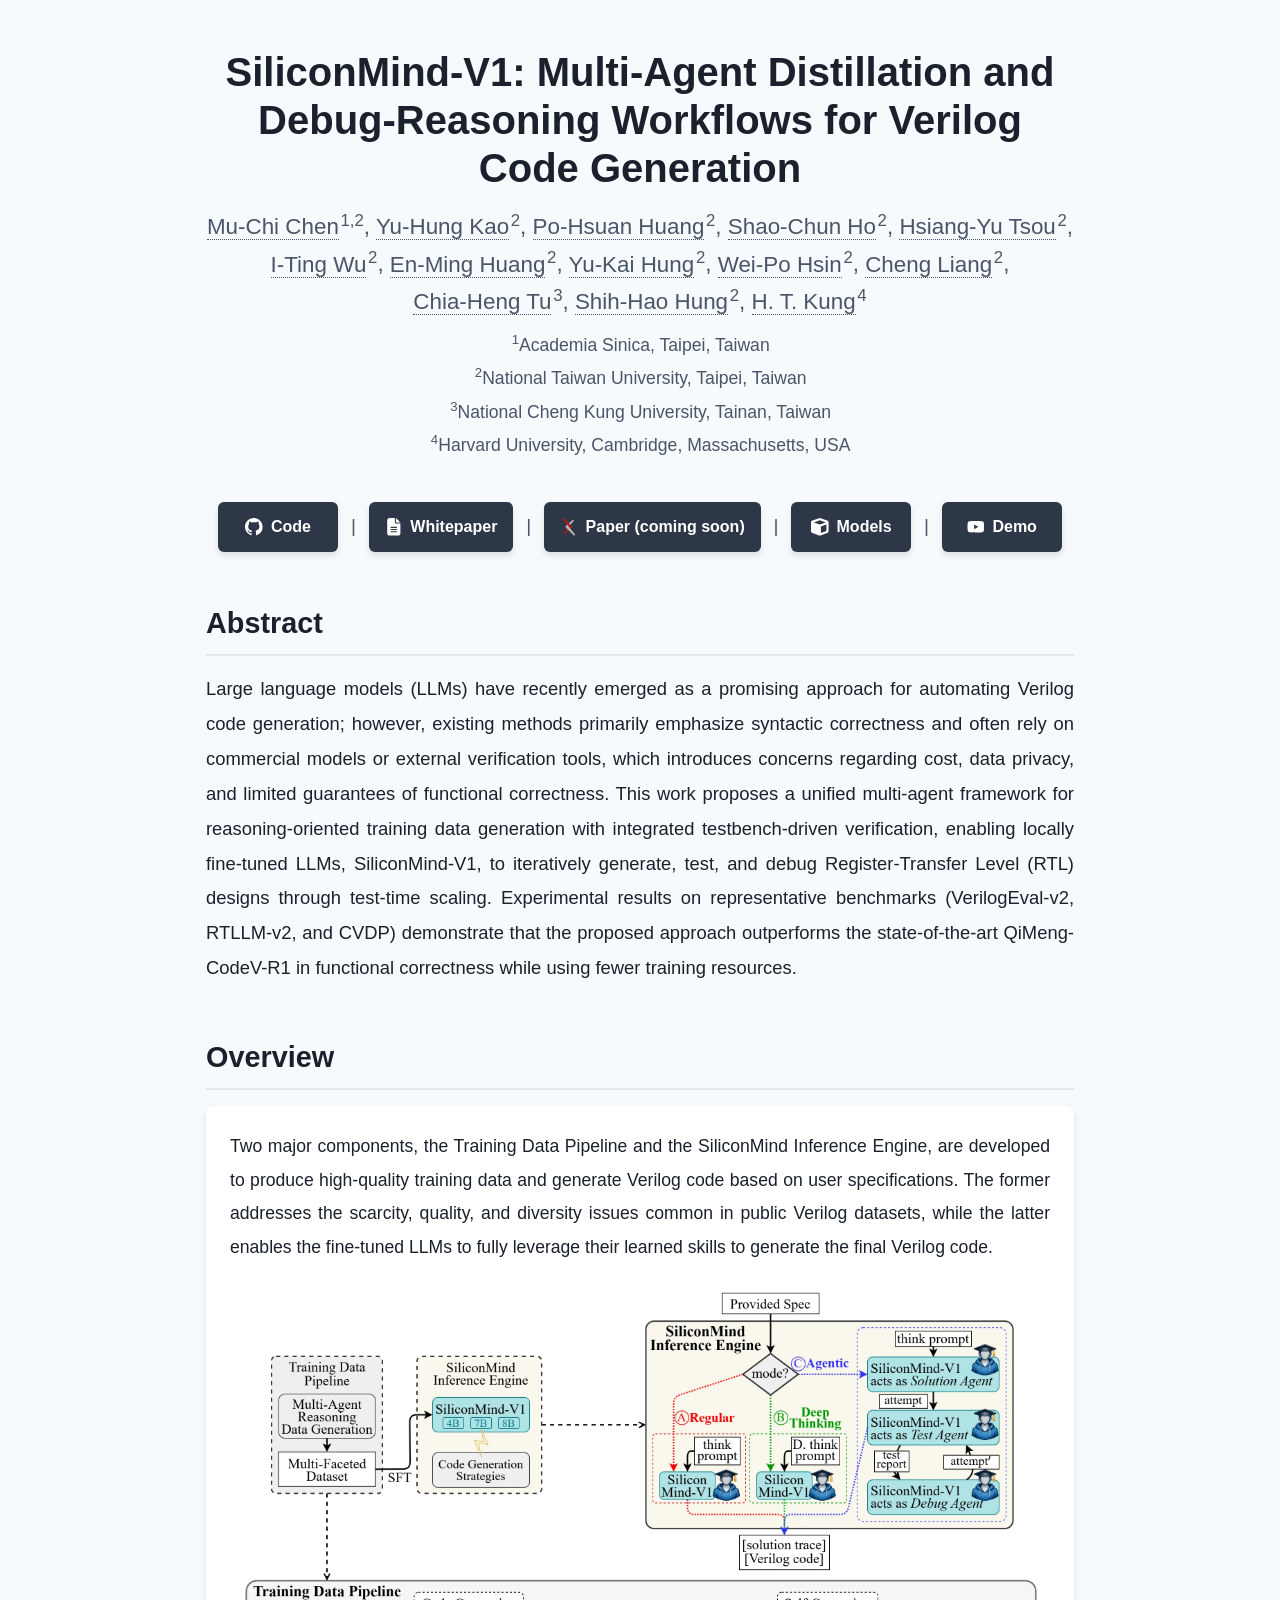
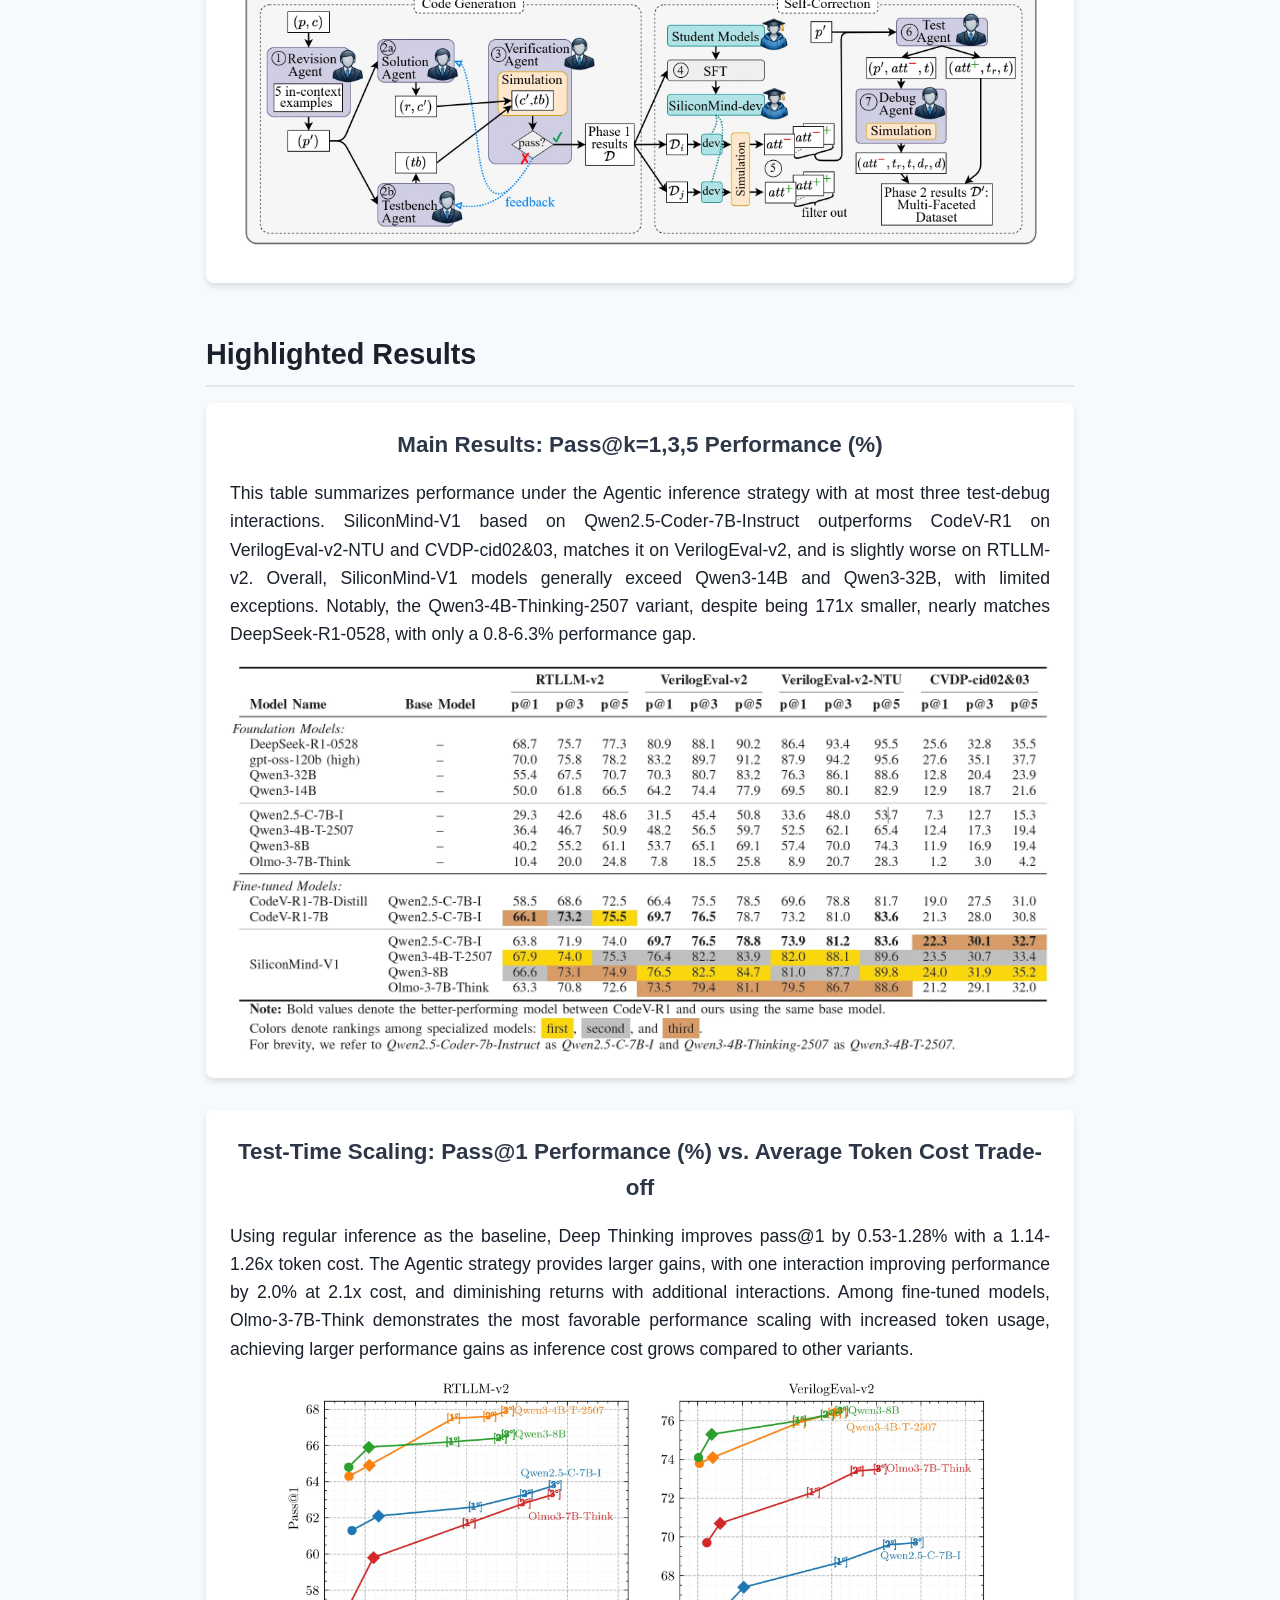
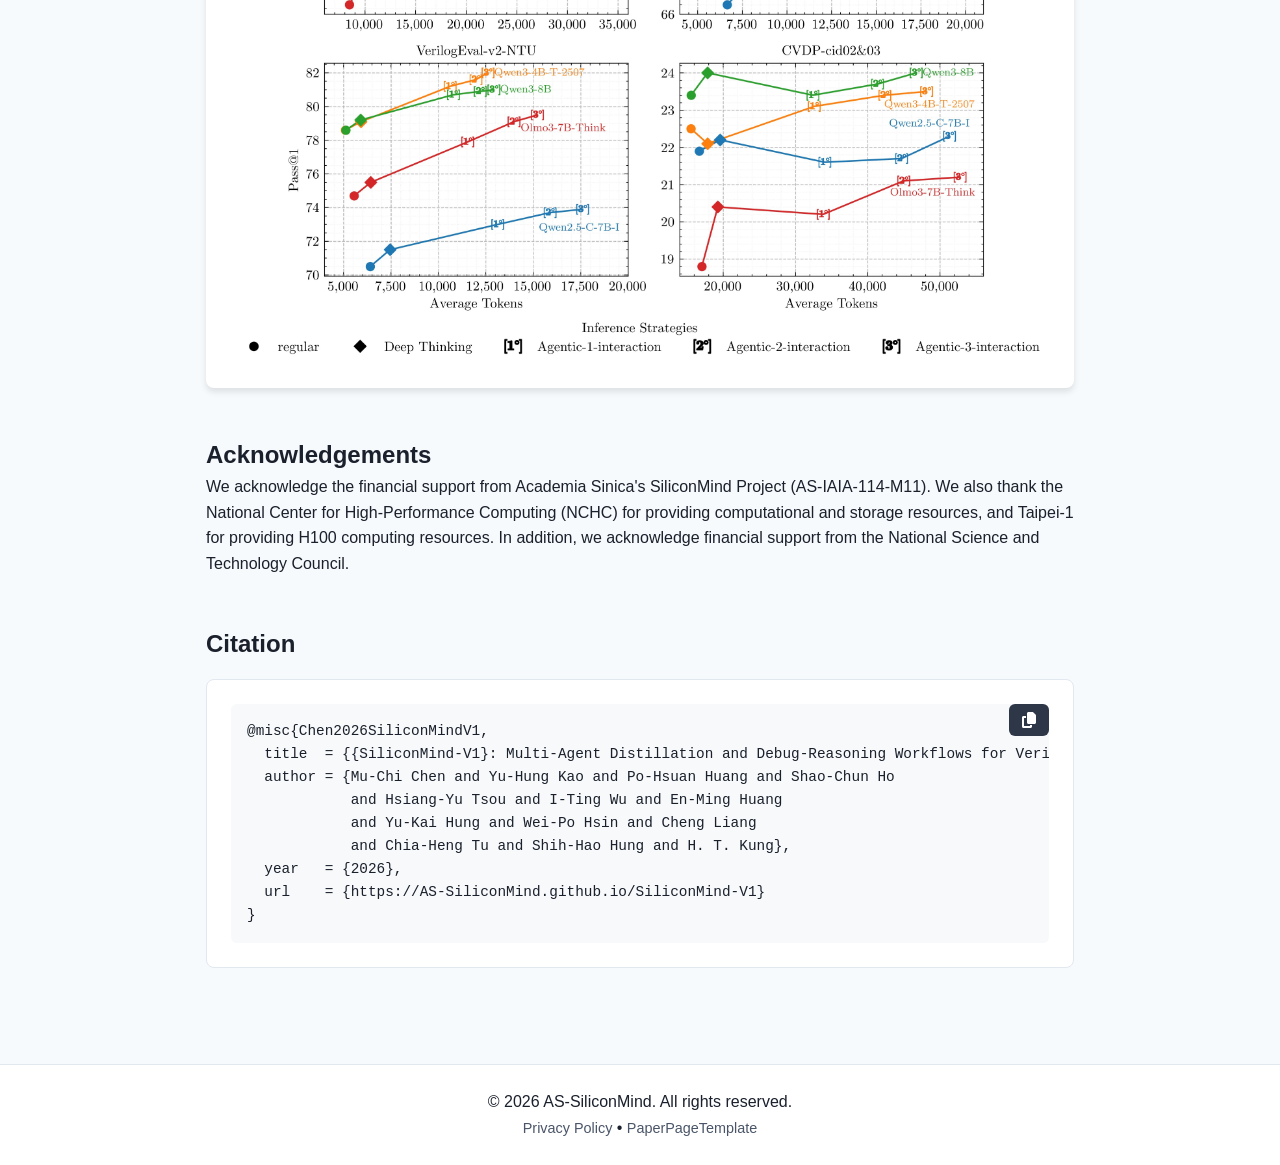
==== index.html @ 7071a508 "Init" ====
<!DOCTYPE html>
<html lang="en">

<head>
    <meta charset="UTF-8">
    <meta name="viewport" content="width=device-width, initial-scale=1.0">
    <meta name="description" content="Open source project introduction with repository and research paper.">
    <title>Project Introduction</title>

    <!-- Favicon -->
    <link rel="icon" type="image/svg+xml" href="favicon.svg">

    <!-- Critical CSS inline for faster first paint -->
    <style>
        :root {
            --bg-color: #f7fafc;
            --text-dark: #1a202c;
            --accent-color: #4a5568;
            --secondary-color: #2d3748;
            --card-bg: #fff;
            --border-color: #e2e8f0
        }

        * {
            margin: 0;
            padding: 0;
            box-sizing: border-box
        }

        body {
            font-family: -apple-system, BlinkMacSystemFont, 'Segoe UI', Roboto, Arial, sans-serif;
            background: var(--bg-color);
            color: var(--text-dark);
            line-height: 1.6;
            min-height: 100vh;
            display: flex;
            flex-direction: column
        }

        main {
            flex: 1;
            max-width: 900px;
            width: 90%;
            margin: 3rem auto;
            padding: 0 1rem
        }

        #header {
            text-align: center;
            margin-bottom: 2rem
        }

        #paper-title {
            font-size: 2.5rem;
            font-weight: 700;
            min-height: 3.5rem;
            line-height: 1.2
        }

        .authors {
            font-size: 1.3rem;
            color: var(--accent-color);
            min-height: 2rem;
            margin-bottom: 0.5rem
        }

        .affiliations {
            font-size: 0.95rem;
            color: var(--accent-color);
            min-height: 1.5rem
        }

        .affiliations sup,
        .authors sup {
            font-size: 0.75em;
            margin-left: 0.1em
        }

        .link-buttons {
            display: flex;
            justify-content: center;
            gap: 1.5rem;
            flex-wrap: wrap;
            min-height: 50px
        }

        .link-btn {
            display: inline-flex;
            align-items: center;
            gap: 0.5rem;
            padding: 0.75rem 2rem;
            background: var(--secondary-color);
            color: #fff;
            text-decoration: none;
            border-radius: 6px;
            font-weight: 600
        }

        .link-btn svg {
            width: 1.1em;
            height: 1.1em;
            fill: currentColor
        }

        .abstract-text,
        .overview-text {
            min-height: 100px
        }

        .placeholder {
            color: transparent
        }

        .results-content {
            display: flex;
            flex-direction: column;
            gap: 2rem
        }

        .result-card {
            background: var(--card-bg);
            padding: 1.5rem;
            border-radius: 8px;
            box-shadow: 0 4px 6px rgba(0, 0, 0, 0.1)
        }

        .result-card.placeholder-card {
            min-height: 400px
        }

        .result-card h3 {
            font-size: 1.4rem;
            text-align: center;
            margin-bottom: 1rem;
            min-height: 1.8rem
        }

        .result-card p {
            font-size: 1.1rem;
            text-align: center;
            margin-bottom: 1rem;
            min-height: 1.5rem
        }

        .result-card .img-placeholder {
            width: 100%;
            aspect-ratio: 16/9;
            background: #f0f0f0;
            border-radius: 6px
        }

        footer {
            background: var(--card-bg);
            text-align: center;
            padding: 1.5rem 0;
            border-top: 1px solid var(--border-color);
            margin-top: 3rem
        }
    </style>

    <!-- Main CSS with low priority -->
    <link rel="stylesheet" href="css/styles.css" media="print" onload="this.media='all'">
    <noscript>
        <link rel="stylesheet" href="css/styles.css">
    </noscript>

    <link rel="canonical" href="https://yourwebsite.com/">
</head>

<body>
    <main>
        <section id="header">
            <h1 id="paper-title" class="placeholder">Loading Paper Title Here</h1>
            <p id="authors" class="authors placeholder">Loading authors here</p>
            <p id="affiliations" class="affiliations placeholder">Loading affiliations</p>
        </section>

        <section id="links">
            <div id="link-buttons" class="link-buttons">
                <span class="placeholder">Loading links...</span>
            </div>
        </section>

        <section id="abstract">
            <h2>Abstract</h2>
            <p id="abstract-text" class="abstract-text placeholder">Loading abstract content. This placeholder text
                reserves vertical space to prevent layout shift when the actual content loads dynamically from the
                configuration file.</p>
        </section>

        <section id="overview">
            <h2>Overview</h2>
            <p id="overview-text" class="overview-text placeholder">Loading overview content. This placeholder text
                reserves vertical space to prevent layout shift when the actual content loads dynamically from the
                configuration file.</p>
        </section>

        <section id="results">
            <h2>Highlighted Results</h2>
            <div id="results-content" class="results-content">
                <!-- Placeholder cards to prevent layout shift -->
                <div class="result-card placeholder-card">
                    <h3 class="placeholder">Result Title</h3>
                    <p class="placeholder">Result description placeholder</p>
                    <div class="img-placeholder"></div>
                </div>
                <div class="result-card placeholder-card">
                    <h3 class="placeholder">Result Title</h3>
                    <p class="placeholder">Result description placeholder</p>
                    <div class="img-placeholder"></div>
                </div>
                <div class="result-card placeholder-card">
                    <h3 class="placeholder">Result Title</h3>
                    <p class="placeholder">Result description placeholder</p>
                    <div class="img-placeholder"></div>
                </div>
            </div>
        </section>

        <section id="acknowledgements">
            <h2>Acknowledgements</h2>
            <p id="acknowledgements-text" class="placeholder">Loading acknowledgements content. This placeholder text
                reserves vertical space to prevent layout shift when the actual content loads dynamically from the
                configuration file.</p>
        </section>

        <section id="citation">
            <h2>Citation</h2>
            <div class="citation-container">
                <button id="copy-citation" class="copy-btn" title="Copy to clipboard">
                    <svg viewBox="0 0 448 512" width="16" height="16"><path d="M208 0H332.1c12.7 0 24.9 5.1 33.9 14.1l67.9 67.9c9 9 14.1 21.2 14.1 33.9V336c0 26.5-21.5 48-48 48H208c-26.5 0-48-21.5-48-48V48c0-26.5 21.5-48 48-48zM48 128h80v64H64V448H256V416h64v48c0 26.5-21.5 48-48 48H48c-26.5 0-48-21.5-48-48V176c0-26.5 21.5-48 48-48z"/></svg>
                </button>
                <pre id="citation-text" class="citation-text placeholder"><code>@misc{loading,
  title = {Loading citation...}
}</code></pre>
            </div>
        </section>
    </main>

    <footer>
        <p id="footer-text" class="placeholder">Project Name. Open Source Project.</p>
        <p><a href="privacy.html" class="footer-link">Privacy Policy</a> • <a
                href="https://github.com/aben20807/PaperPageTemplate" class="footer-link" target="_blank"
                rel="noopener noreferrer">PaperPageTemplate</a></p>
    </footer>
    <script src="js/main.js" defer></script>
    <!-- Google Analytics loaded after page content -->
    <script>
        window.addEventListener('load', function () {
            fetch('data/config.json')
                .then(response => response.json())
                .then(config => {
                    if (config.ga_measurement_id && config.ga_measurement_id !== 'GA_MEASUREMENT_ID') {
                        const script = document.createElement('script');
                        script.async = true;
                        script.src = `https://www.googletagmanager.com/gtag/js?id=${config.ga_measurement_id}`;
                        document.head.appendChild(script);

                        window.dataLayer = window.dataLayer || [];
                        function gtag() { dataLayer.push(arguments); }
                        window.gtag = gtag;
                        gtag('js', new Date());
                        gtag('config', config.ga_measurement_id);
                    } else {
                        console.warn('Google Analytics measurement ID is not set in config.json. Skipping GA initialization.');
                    }
                })
                .catch(err => console.log('Config not loaded:', err));
        });
    </script>
</body>

</html>
---- css/styles.css ----
:root {
    --primary-color: #4a5568;
    --secondary-color: #2d3748;
    --accent-color: #4a5568;
    --bg-color: #f7fafc;
    --card-bg: #ffffff;
    --text-dark: #1a202c;
    --text-light: #4a5568;
    --border-color: #e2e8f0;
    --shadow: 0 4px 6px rgba(0, 0, 0, 0.1);
    --shadow-hover: 0 10px 15px rgba(0, 0, 0, 0.15);
}

* {
    margin: 0;
    padding: 0;
    box-sizing: border-box;
}

body {
    font-family: -apple-system, BlinkMacSystemFont, 'Segoe UI', Roboto, 'Helvetica Neue', Arial, sans-serif;
    background: var(--bg-color);
    color: var(--text-dark);
    line-height: 1.6;
    min-height: 100vh;
    display: flex;
    flex-direction: column;
}

main {
    flex: 1;
    max-width: 900px;
    width: 90%;
    margin: 3rem auto;
    padding: 0 1rem;
}

#header {
    text-align: center;
    margin-bottom: 2rem;
}

#paper-title {
    font-size: 2.5rem;
    font-weight: 700;
    color: var(--text-dark);
    margin-bottom: 1rem;
    line-height: 1.2;
    min-height: 3.5rem;
}

.authors {
    font-size: 1.4rem;
    color: var(--accent-color);
    margin-bottom: 0.5rem;
    min-height: 2rem;
}

.affiliations {
    font-size: 1.1rem;
    color: var(--text-light);
    margin-bottom: 2rem;
    line-height: 1.8;
}

.affiliations sup,
.authors sup {
    font-size: 0.75em;
    margin-left: 0.1em;
}

.author-link, .other-link {
    color: inherit;
    text-decoration: none;
    border-bottom: 1px dotted var(--accent-color);
    transition: border-bottom-color 0.2s;
}

.author-link:hover, .other-link:hover {
    border-bottom-color: var(--secondary-color);
    border-bottom-style: solid;
}

.author-item {
    white-space: nowrap;
}

.citation-container {
    position: relative;
    background: var(--card-bg);
    border: 1px solid var(--border-color);
    border-radius: 8px;
    padding: 1.5rem;
    margin-top: 1rem;
}

.citation-text {
    margin: 0;
    padding: 1rem;
    background: #f8f9fa;
    border-radius: 6px;
    overflow-x: auto;
    font-family: ui-monospace, SFMono-Regular, SF Mono, Menlo, Consolas, Liberation Mono, monospace;
    font-size: 0.9rem;
    line-height: 1.6;
    color: var(--text-dark);
    min-height: 80px;
}

.citation-text code {
    background: transparent;
    padding: 0;
}

.copy-btn {
    position: absolute;
    top: 1.5rem;
    right: 1.5rem;
    background: var(--secondary-color);
    color: white;
    border: none;
    border-radius: 6px;
    padding: 0.5rem 0.75rem;
    cursor: pointer;
    display: flex;
    align-items: center;
    gap: 0.5rem;
    font-size: 0.85rem;
    transition: all 0.2s ease;
    z-index: 10;
}

.copy-btn svg {
    fill: currentColor;
}

.copy-btn:hover {
    background: var(--primary-color);
    transform: translateY(-1px);
}

.copy-btn:active {
    transform: translateY(0);
}

.copy-btn.copied {
    background: #48bb78;
}

.copy-btn.copied::after {
    content: 'Copied!';
    margin-left: 0.25rem;
}

#links {
    margin: 2.5rem 0;
}

.link-buttons {
    display: flex;
    justify-content: center;
    gap: 0.8rem;
    flex-wrap: wrap;
    min-height: 48px;
}

.link-btn {
    display: inline-flex;
    align-items: center;
    justify-content: center;
    gap: 0.5rem;
    padding: 0.75rem 1rem;
    background: var(--secondary-color);
    color: white;
    text-decoration: none;
    border-radius: 6px;
    font-weight: 600;
    font-size: 1rem;
    transition: all 0.3s ease;
    box-shadow: var(--shadow);
    min-width: 120px;
    white-space: nowrap;
}

.link-btn svg {
    width: 1.1em;
    height: 1.1em;
    fill: currentColor;
}

.link-btn:hover {
    background: var(--primary-color);
    transform: translateY(-2px);
    box-shadow: var(--shadow-hover);
}

.link-separator {
    color: var(--accent-color);
    font-size: 1.2rem;
    font-weight: 300;
    display: flex;
    align-items: center;
}

#abstract,
#overview,
#results,
#acknowledgements {
    margin: 3rem 0;
}

#abstract h2,
#overview h2,
#results h2 {
    font-size: 1.8rem;
    color: var(--text-dark);
    margin-bottom: 1rem;
    border-bottom: 2px solid var(--border-color);
    padding-bottom: 0.5rem;
}

.abstract-text,
.overview-text,
.acknowledgements-text {
    font-size: 1.15rem;
    color: var(--text-dark);
    text-align: justify;
    hyphens: auto;
    line-height: 1.9;
    min-height: 100px;
}

.placeholder {
    color: transparent;
}

#results {
    margin: 3rem 0;
}

.results-content {
    display: flex;
    flex-direction: column;
    gap: 2rem;
}

.result-card {
    background: var(--card-bg);
    padding: 1.5rem;
    border-radius: 8px;
    box-shadow: var(--shadow);
    transition: all 0.3s ease;
}

.result-card:hover {
    box-shadow: var(--shadow-hover);
}

.result-card h3 {
    font-size: 1.4rem;
    color: var(--secondary-color);
    margin-bottom: 1rem;
    text-align: center;
}

.result-card p {
    font-size: 1.1rem;
    color: var(--text-dark);
    text-align: justify;
    hyphens: auto;
    margin-bottom: 1rem;
}

.result-card img {
    width: 100%;
    max-width: 100%;
    height: auto;
    border-radius: 6px;
    display: block;
    margin: 0 auto;
    /* aspect-ratio: 16 / 9; */
    object-fit: contain;
    background: #ffffff;
}

pre {
    background: var(--bg-color);
    padding: 1rem;
    border-radius: 6px;
    overflow-x: auto;
    font-family: ui-monospace, SFMono-Regular, SF Mono, Menlo, Consolas, Liberation Mono, monospace;
    font-size: 0.95rem;
    color: var(--text-dark);
}

footer {
    background: var(--card-bg);
    text-align: center;
    padding: 1.5rem 0;
    color: var(--text-dark);
    border-top: 1px solid var(--border-color);
    margin-top: 3rem;
}

footer p {
    font-size: 1rem;
}

.footer-link {
    color: var(--accent-color);
    text-decoration: none;
    font-size: 0.9rem;
    transition: color 0.3s ease;
}

.footer-link:hover {
    color: var(--text-dark);
    text-decoration: underline;
}

/* Privacy Policy Page Styles */
.privacy-content {
    background: var(--card-bg);
    padding: 2.5rem;
    border-radius: 8px;
    box-shadow: var(--shadow);
}

.privacy-content h2 {
    font-size: 1.6rem;
    color: var(--text-dark);
    margin-top: 2rem;
    margin-bottom: 1rem;
    border-bottom: 2px solid var(--border-color);
    padding-bottom: 0.5rem;
}

.privacy-content h2:first-of-type {
    margin-top: 0;
}

.privacy-content h3 {
    font-size: 1.3rem;
    color: var(--secondary-color);
    margin-top: 1.5rem;
    margin-bottom: 0.75rem;
}

.privacy-content p {
    font-size: 1.1rem;
    color: var(--text-dark);
    line-height: 1.8;
    margin-bottom: 1rem;
}

.privacy-content ul {
    margin: 1rem 0 1.5rem 1.5rem;
    color: var(--text-dark);
}

.privacy-content li {
    font-size: 1.05rem;
    line-height: 1.8;
    margin-bottom: 0.5rem;
}

.privacy-content a {
    color: var(--primary-color);
    text-decoration: none;
}

.privacy-content a:hover {
    text-decoration: underline;
}

.privacy-content .link-btn {
    color: white;
}

.privacy-content .link-btn:hover {
    text-decoration: none;
}

.back-link {
    margin-top: 3rem;
    text-align: center;
}

@media (max-width: 768px) {
    #paper-title {
        font-size: 1.8rem;
    }

    .authors {
        font-size: 1.1rem;
    }

    .link-buttons {
        flex-direction: column;
        align-items: center;
    }

    .link-separator {
        display: none;
    }

    .abstract-text,
    .overview-text {
        font-size: 1.05rem;
        text-align: left;
    }

    .results-content {
        grid-template-columns: 1fr;
    }

    main {
        width: 95%;
    }

    .privacy-content {
        padding: 1.5rem;
    }

    .privacy-content h2 {
        font-size: 1.4rem;
    }

    .privacy-content p,
    .privacy-content li {
        font-size: 1rem;
    }
}
---- css/styles.css ----
:root {
    --primary-color: #4a5568;
    --secondary-color: #2d3748;
    --accent-color: #4a5568;
    --bg-color: #f7fafc;
    --card-bg: #ffffff;
    --text-dark: #1a202c;
    --text-light: #4a5568;
    --border-color: #e2e8f0;
    --shadow: 0 4px 6px rgba(0, 0, 0, 0.1);
    --shadow-hover: 0 10px 15px rgba(0, 0, 0, 0.15);
}

* {
    margin: 0;
    padding: 0;
    box-sizing: border-box;
}

body {
    font-family: -apple-system, BlinkMacSystemFont, 'Segoe UI', Roboto, 'Helvetica Neue', Arial, sans-serif;
    background: var(--bg-color);
    color: var(--text-dark);
    line-height: 1.6;
    min-height: 100vh;
    display: flex;
    flex-direction: column;
}

main {
    flex: 1;
    max-width: 900px;
    width: 90%;
    margin: 3rem auto;
    padding: 0 1rem;
}

#header {
    text-align: center;
    margin-bottom: 2rem;
}

#paper-title {
    font-size: 2.5rem;
    font-weight: 700;
    color: var(--text-dark);
    margin-bottom: 1rem;
    line-height: 1.2;
    min-height: 3.5rem;
}

.authors {
    font-size: 1.4rem;
    color: var(--accent-color);
    margin-bottom: 0.5rem;
    min-height: 2rem;
}

.affiliations {
    font-size: 1.1rem;
    color: var(--text-light);
    margin-bottom: 2rem;
    line-height: 1.8;
}

.affiliations sup,
.authors sup {
    font-size: 0.75em;
    margin-left: 0.1em;
}

.author-link, .other-link {
    color: inherit;
    text-decoration: none;
    border-bottom: 1px dotted var(--accent-color);
    transition: border-bottom-color 0.2s;
}

.author-link:hover, .other-link:hover {
    border-bottom-color: var(--secondary-color);
    border-bottom-style: solid;
}

.author-item {
    white-space: nowrap;
}

.citation-container {
    position: relative;
    background: var(--card-bg);
    border: 1px solid var(--border-color);
    border-radius: 8px;
    padding: 1.5rem;
    margin-top: 1rem;
}

.citation-text {
    margin: 0;
    padding: 1rem;
    background: #f8f9fa;
    border-radius: 6px;
    overflow-x: auto;
    font-family: ui-monospace, SFMono-Regular, SF Mono, Menlo, Consolas, Liberation Mono, monospace;
    font-size: 0.9rem;
    line-height: 1.6;
    color: var(--text-dark);
    min-height: 80px;
}

.citation-text code {
    background: transparent;
    padding: 0;
}

.copy-btn {
    position: absolute;
    top: 1.5rem;
    right: 1.5rem;
    background: var(--secondary-color);
    color: white;
    border: none;
    border-radius: 6px;
    padding: 0.5rem 0.75rem;
    cursor: pointer;
    display: flex;
    align-items: center;
    gap: 0.5rem;
    font-size: 0.85rem;
    transition: all 0.2s ease;
    z-index: 10;
}

.copy-btn svg {
    fill: currentColor;
}

.copy-btn:hover {
    background: var(--primary-color);
    transform: translateY(-1px);
}

.copy-btn:active {
    transform: translateY(0);
}

.copy-btn.copied {
    background: #48bb78;
}

.copy-btn.copied::after {
    content: 'Copied!';
    margin-left: 0.25rem;
}

#links {
    margin: 2.5rem 0;
}

.link-buttons {
    display: flex;
    justify-content: center;
    gap: 0.8rem;
    flex-wrap: wrap;
    min-height: 48px;
}

.link-btn {
    display: inline-flex;
    align-items: center;
    justify-content: center;
    gap: 0.5rem;
    padding: 0.75rem 1rem;
    background: var(--secondary-color);
    color: white;
    text-decoration: none;
    border-radius: 6px;
    font-weight: 600;
    font-size: 1rem;
    transition: all 0.3s ease;
    box-shadow: var(--shadow);
    min-width: 120px;
    white-space: nowrap;
}

.link-btn svg {
    width: 1.1em;
    height: 1.1em;
    fill: currentColor;
}

.link-btn:hover {
    background: var(--primary-color);
    transform: translateY(-2px);
    box-shadow: var(--shadow-hover);
}

.link-separator {
    color: var(--accent-color);
    font-size: 1.2rem;
    font-weight: 300;
    display: flex;
    align-items: center;
}

#abstract,
#overview,
#results,
#acknowledgements {
    margin: 3rem 0;
}

#abstract h2,
#overview h2,
#results h2 {
    font-size: 1.8rem;
    color: var(--text-dark);
    margin-bottom: 1rem;
    border-bottom: 2px solid var(--border-color);
    padding-bottom: 0.5rem;
}

.abstract-text,
.overview-text,
.acknowledgements-text {
    font-size: 1.15rem;
    color: var(--text-dark);
    text-align: justify;
    hyphens: auto;
    line-height: 1.9;
    min-height: 100px;
}

.placeholder {
    color: transparent;
}

#results {
    margin: 3rem 0;
}

.results-content {
    display: flex;
    flex-direction: column;
    gap: 2rem;
}

.result-card {
    background: var(--card-bg);
    padding: 1.5rem;
    border-radius: 8px;
    box-shadow: var(--shadow);
    transition: all 0.3s ease;
}

.result-card:hover {
    box-shadow: var(--shadow-hover);
}

.result-card h3 {
    font-size: 1.4rem;
    color: var(--secondary-color);
    margin-bottom: 1rem;
    text-align: center;
}

.result-card p {
    font-size: 1.1rem;
    color: var(--text-dark);
    text-align: justify;
    hyphens: auto;
    margin-bottom: 1rem;
}

.result-card img {
    width: 100%;
    max-width: 100%;
    height: auto;
    border-radius: 6px;
    display: block;
    margin: 0 auto;
    /* aspect-ratio: 16 / 9; */
    object-fit: contain;
    background: #ffffff;
}

pre {
    background: var(--bg-color);
    padding: 1rem;
    border-radius: 6px;
    overflow-x: auto;
    font-family: ui-monospace, SFMono-Regular, SF Mono, Menlo, Consolas, Liberation Mono, monospace;
    font-size: 0.95rem;
    color: var(--text-dark);
}

footer {
    background: var(--card-bg);
    text-align: center;
    padding: 1.5rem 0;
    color: var(--text-dark);
    border-top: 1px solid var(--border-color);
    margin-top: 3rem;
}

footer p {
    font-size: 1rem;
}

.footer-link {
    color: var(--accent-color);
    text-decoration: none;
    font-size: 0.9rem;
    transition: color 0.3s ease;
}

.footer-link:hover {
    color: var(--text-dark);
    text-decoration: underline;
}

/* Privacy Policy Page Styles */
.privacy-content {
    background: var(--card-bg);
    padding: 2.5rem;
    border-radius: 8px;
    box-shadow: var(--shadow);
}

.privacy-content h2 {
    font-size: 1.6rem;
    color: var(--text-dark);
    margin-top: 2rem;
    margin-bottom: 1rem;
    border-bottom: 2px solid var(--border-color);
    padding-bottom: 0.5rem;
}

.privacy-content h2:first-of-type {
    margin-top: 0;
}

.privacy-content h3 {
    font-size: 1.3rem;
    color: var(--secondary-color);
    margin-top: 1.5rem;
    margin-bottom: 0.75rem;
}

.privacy-content p {
    font-size: 1.1rem;
    color: var(--text-dark);
    line-height: 1.8;
    margin-bottom: 1rem;
}

.privacy-content ul {
    margin: 1rem 0 1.5rem 1.5rem;
    color: var(--text-dark);
}

.privacy-content li {
    font-size: 1.05rem;
    line-height: 1.8;
    margin-bottom: 0.5rem;
}

.privacy-content a {
    color: var(--primary-color);
    text-decoration: none;
}

.privacy-content a:hover {
    text-decoration: underline;
}

.privacy-content .link-btn {
    color: white;
}

.privacy-content .link-btn:hover {
    text-decoration: none;
}

.back-link {
    margin-top: 3rem;
    text-align: center;
}

@media (max-width: 768px) {
    #paper-title {
        font-size: 1.8rem;
    }

    .authors {
        font-size: 1.1rem;
    }

    .link-buttons {
        flex-direction: column;
        align-items: center;
    }

    .link-separator {
        display: none;
    }

    .abstract-text,
    .overview-text {
        font-size: 1.05rem;
        text-align: left;
    }

    .results-content {
        grid-template-columns: 1fr;
    }

    main {
        width: 95%;
    }

    .privacy-content {
        padding: 1.5rem;
    }

    .privacy-content h2 {
        font-size: 1.4rem;
    }

    .privacy-content p,
    .privacy-content li {
        font-size: 1rem;
    }
}
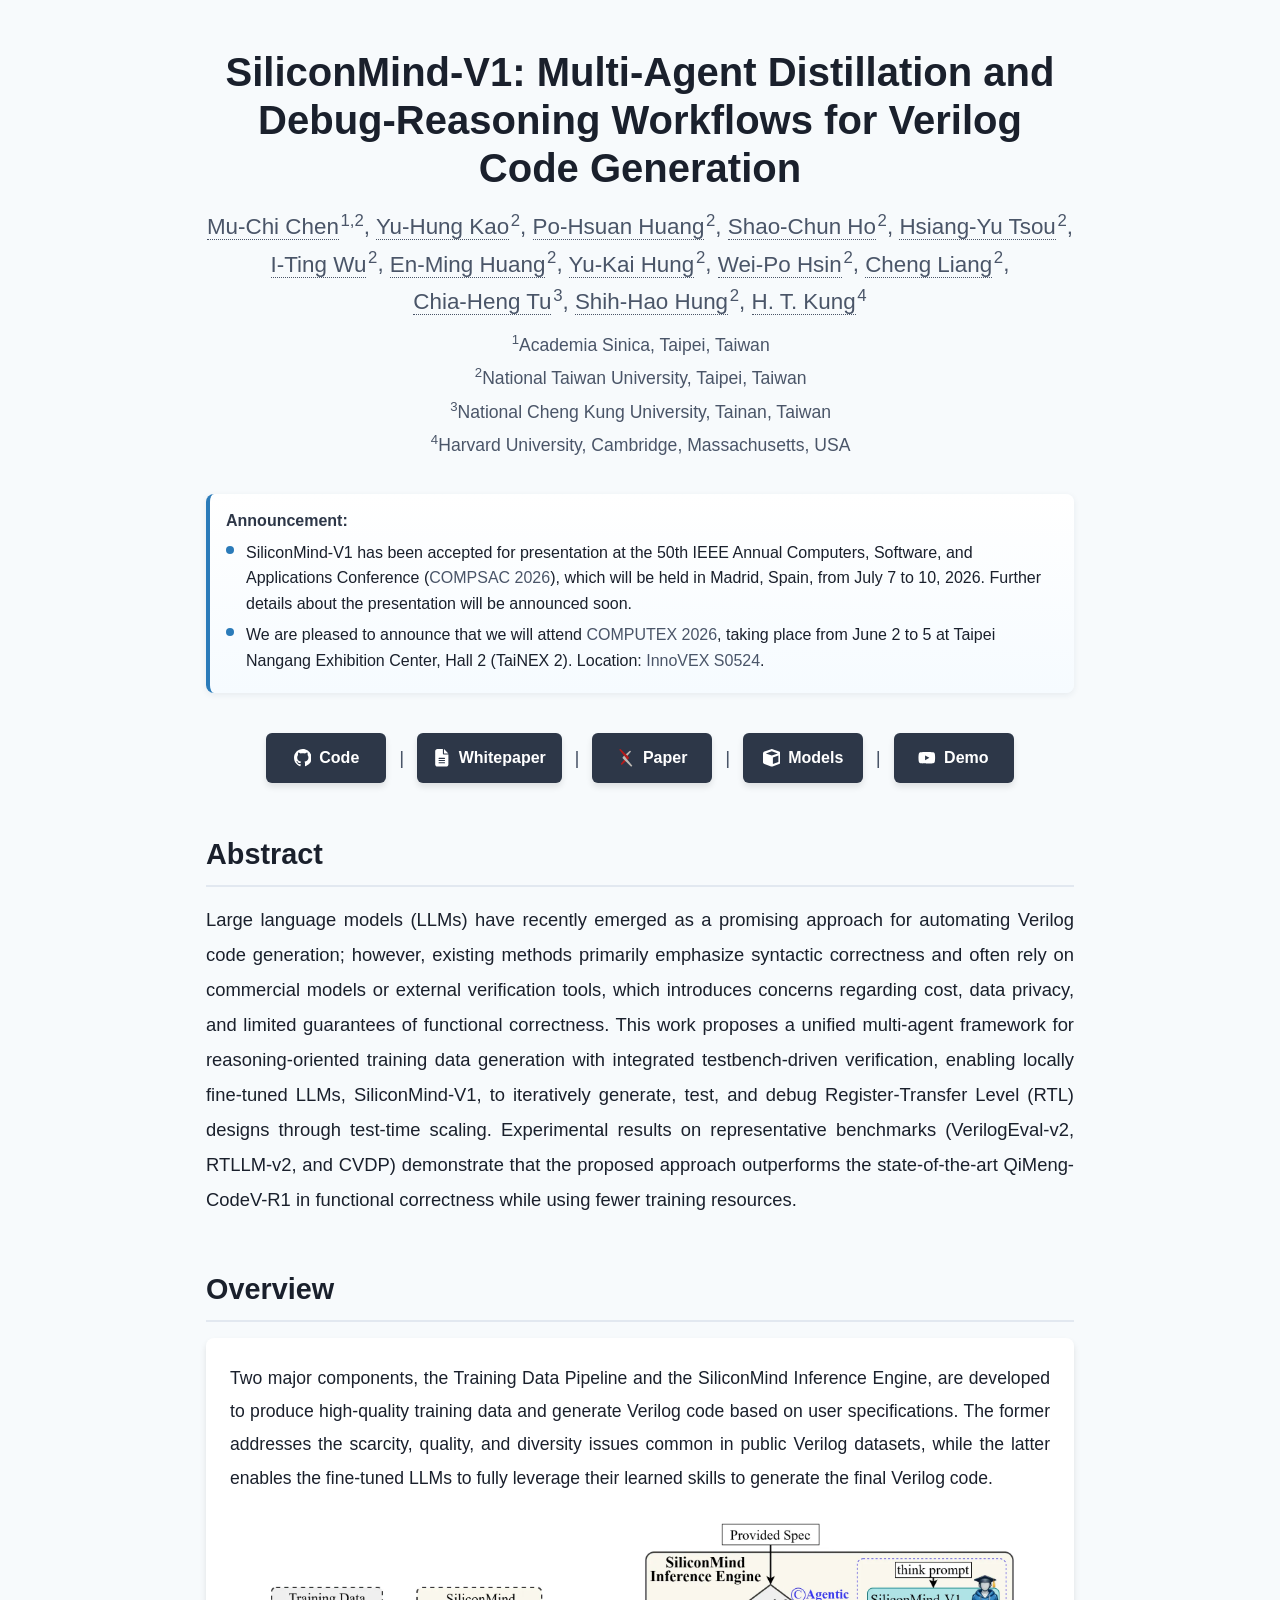
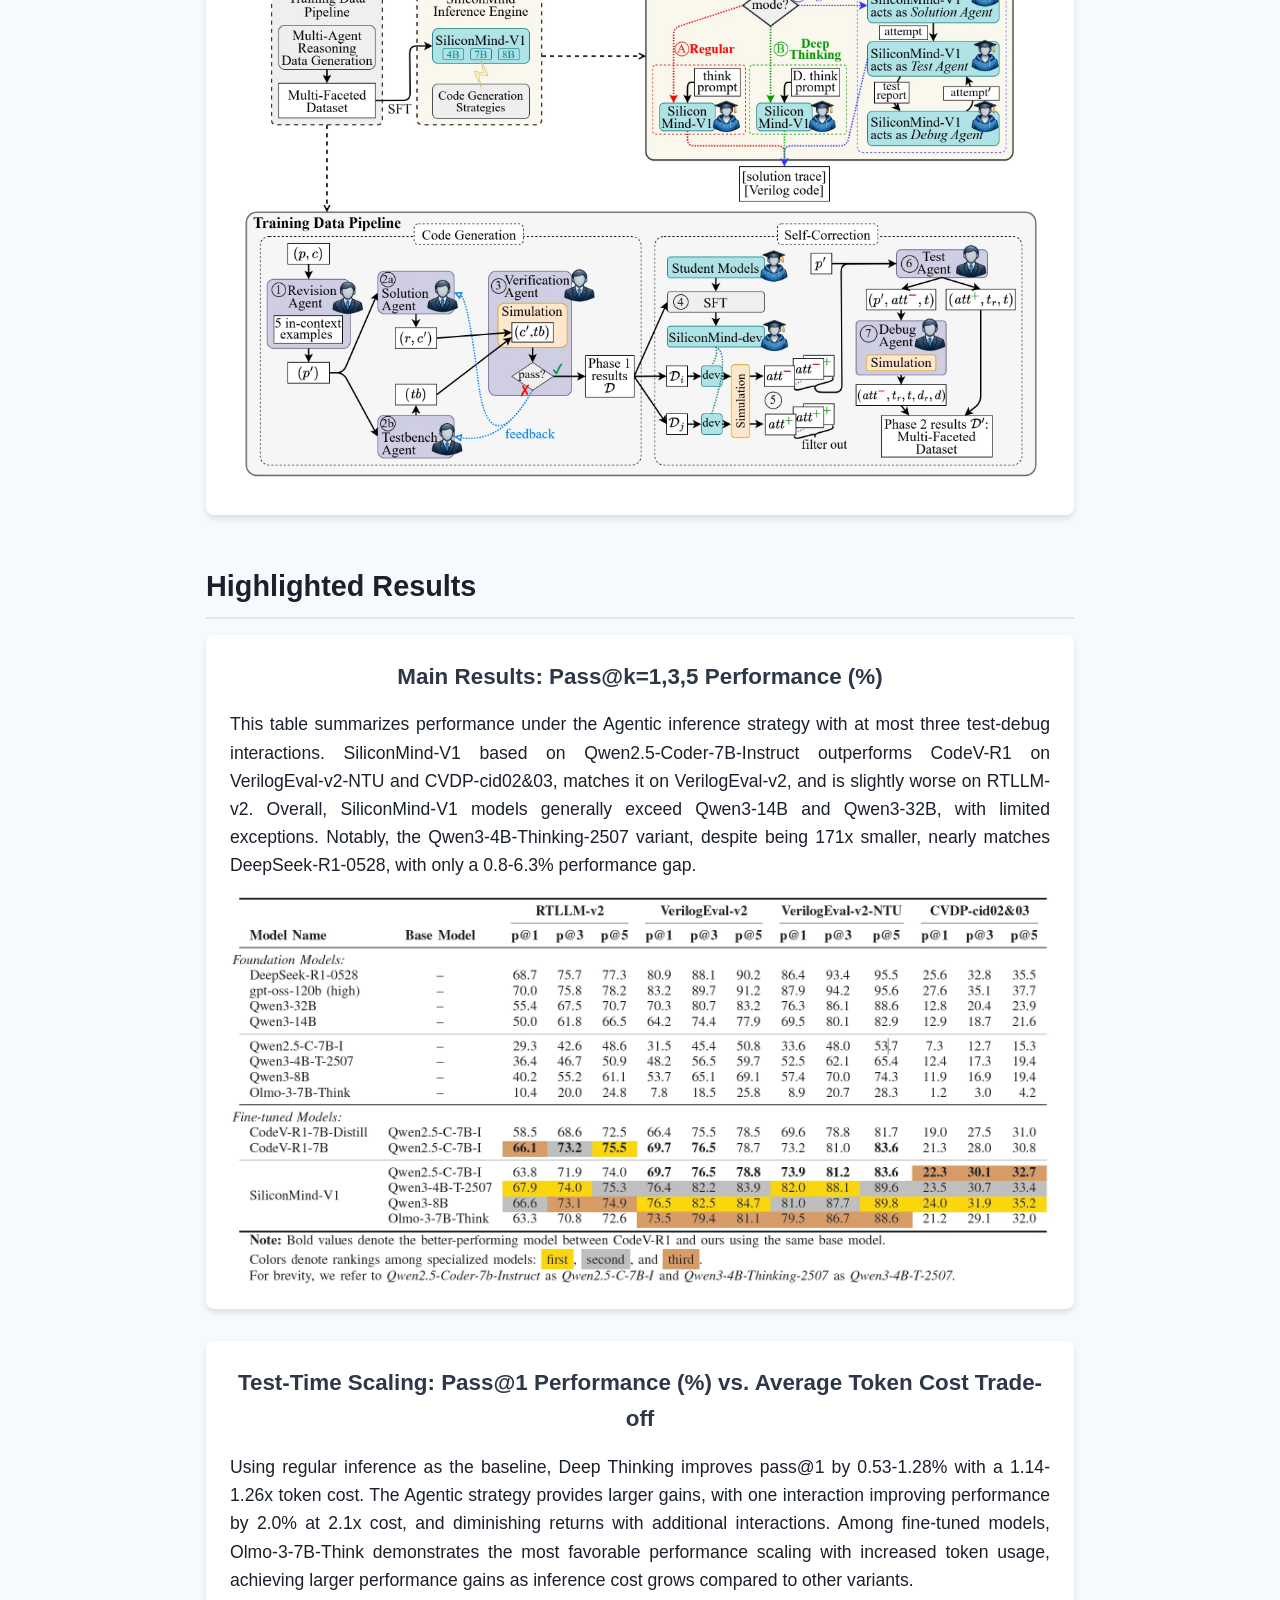
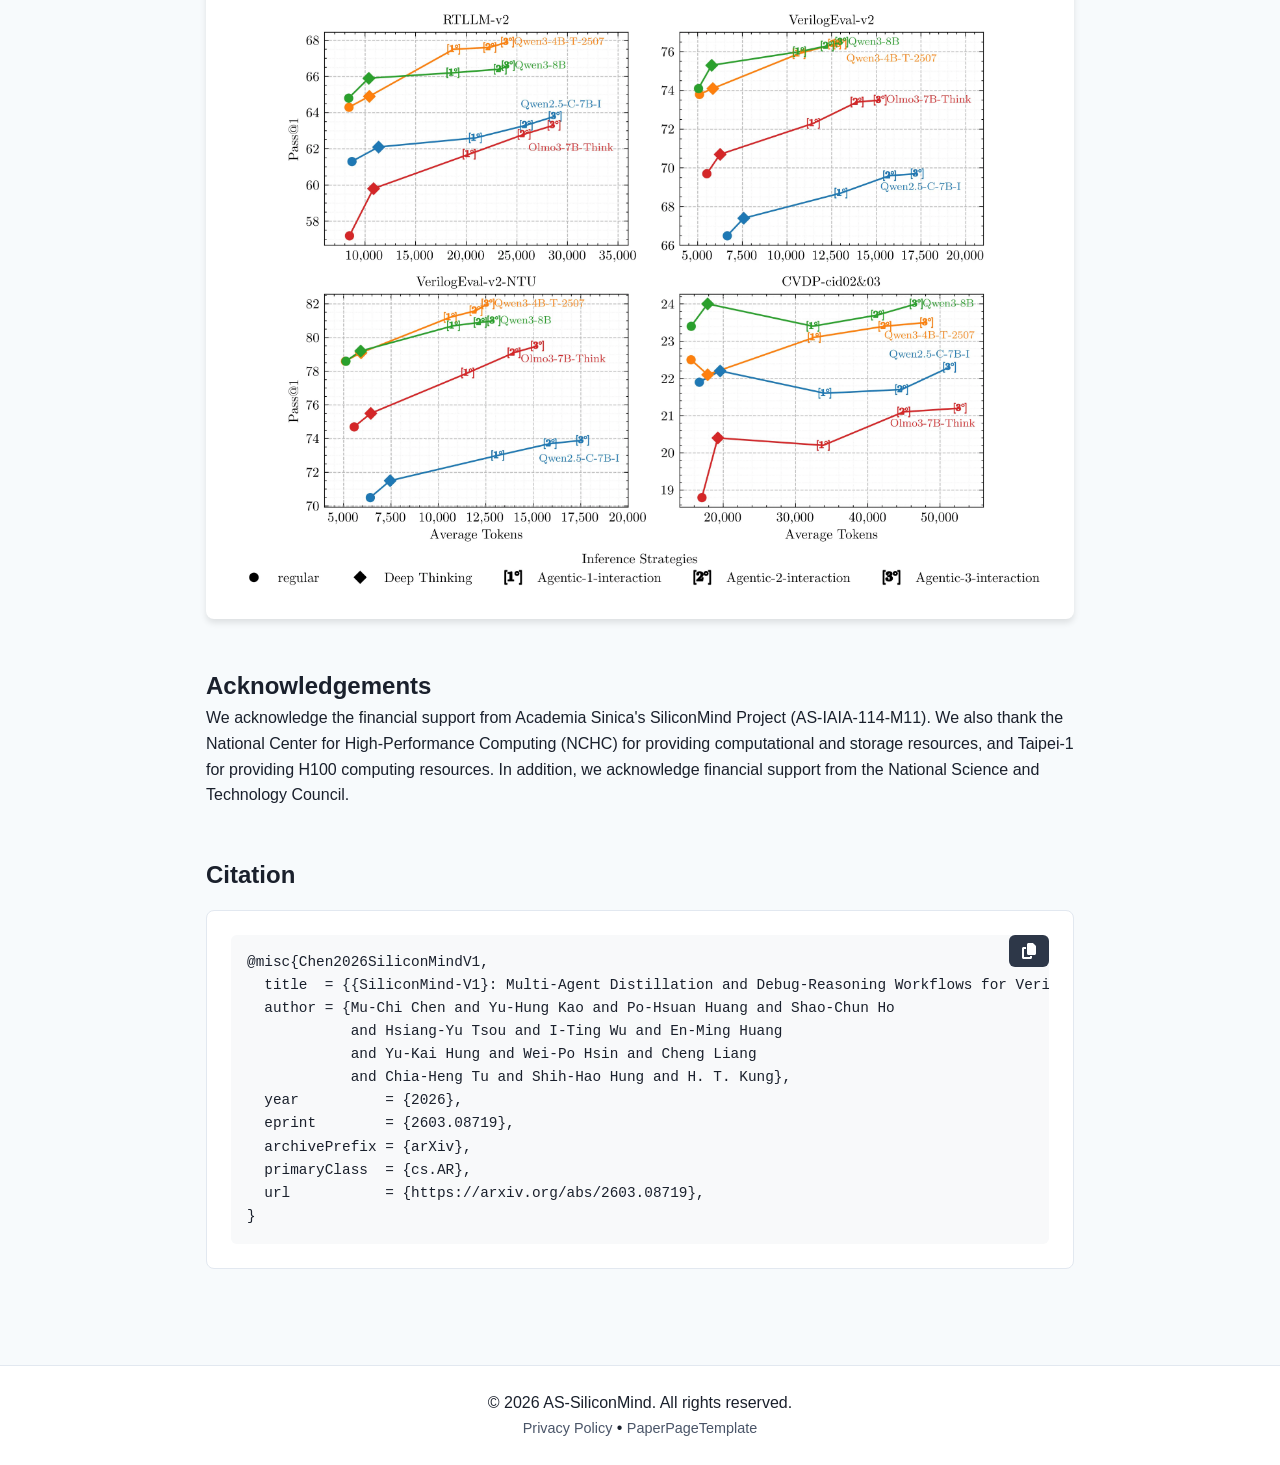
==== commit dd3aca26: "Announcement" ====
--- a/index.html
+++ b/index.html
@@ -156,6 +156,23 @@
             border-top: 1px solid var(--border-color);
             margin-top: 3rem
         }
+
+        /* Announcement styles (critical for first paint) */
+        #announcement { margin: 1rem 0; }
+        .announcement {
+            background: linear-gradient(180deg, #ffffff, #f6fbff);
+            border-left: 4px solid #2b7bb9;
+            padding: 0.9rem 1rem;
+            border-radius: 8px;
+            box-shadow: 0 2px 6px rgba(43, 67, 95, 0.08);
+            color: var(--text-dark);
+            display: block;
+            position: relative;
+            overflow: hidden;
+        }
+        .announcement .announcement-label { font-weight: 700; color: #1f3a63; margin-right: 0.5rem; }
+        .announcement .announcement-content { display: inline; font-size: 1rem; }
+        .announcement.placeholder { color: transparent; }
     </style>
 
     <!-- Main CSS with low priority -->
@@ -173,6 +190,13 @@
             <h1 id="paper-title" class="placeholder">Loading Paper Title Here</h1>
             <p id="authors" class="authors placeholder">Loading authors here</p>
             <p id="affiliations" class="affiliations placeholder">Loading affiliations</p>
+        </section>
+
+        <section id="announcement" aria-live="polite" aria-atomic="true">
+            <div id="news-announcement" class="announcement placeholder" role="region" aria-label="Site announcement">
+                <strong class="announcement-label">Announcement:</strong>
+                <div id="news-content" class="announcement-content announcement-list placeholder">Loading latest news...</div>
+            </div>
         </section>
 
         <section id="links">
--- a/css/styles.css
+++ b/css/styles.css
@@ -202,6 +202,46 @@
     align-items: center;
 }
 
+/* Announcement block styles */
+#announcement { margin: 1rem 0; }
+.announcement {
+    background: linear-gradient(180deg, #ffffff, #f6fbff);
+    border-left: 4px solid #2b7bb9;
+    padding: 0.9rem 1rem;
+    border-radius: 8px;
+    box-shadow: 0 2px 6px rgba(43, 67, 95, 0.08);
+    color: var(--text-dark);
+    display: block;
+    position: relative;
+    overflow: hidden;
+}
+.announcement .announcement-label { font-weight: 700; color: var(--secondary-color); margin-right: 0.5rem; }
+.announcement .announcement-content { font-size: 1rem; }
+.announcement.placeholder { color: transparent; }
+
+/* Announcement list styles */
+.announcement .announcement-content ul.announcement-list {
+    list-style: none;
+    margin: 0;
+    padding: 0;
+    color: var(--text-dark);
+}
+.announcement .announcement-content ul.announcement-list li {
+    margin: 0.35rem 0;
+    padding-left: 1.25rem;
+    position: relative;
+}
+.announcement .announcement-content ul.announcement-list li::before {
+    content: '';
+    position: absolute;
+    left: 0;
+    top: 0.4rem;
+    width: 8px;
+    height: 8px;
+    background: #2b7bb9;
+    border-radius: 50%;
+}
+
 #abstract,
 #overview,
 #results,
@@ -364,12 +404,14 @@
     margin-bottom: 0.5rem;
 }
 
-.privacy-content a {
+.privacy-content a,
+#news-content a {
     color: var(--primary-color);
     text-decoration: none;
 }
 
-.privacy-content a:hover {
+.privacy-content a:hover,
+#news-content a:hover {
     text-decoration: underline;
 }
 
--- a/css/styles.css
+++ b/css/styles.css
@@ -202,6 +202,46 @@
     align-items: center;
 }
 
+/* Announcement block styles */
+#announcement { margin: 1rem 0; }
+.announcement {
+    background: linear-gradient(180deg, #ffffff, #f6fbff);
+    border-left: 4px solid #2b7bb9;
+    padding: 0.9rem 1rem;
+    border-radius: 8px;
+    box-shadow: 0 2px 6px rgba(43, 67, 95, 0.08);
+    color: var(--text-dark);
+    display: block;
+    position: relative;
+    overflow: hidden;
+}
+.announcement .announcement-label { font-weight: 700; color: var(--secondary-color); margin-right: 0.5rem; }
+.announcement .announcement-content { font-size: 1rem; }
+.announcement.placeholder { color: transparent; }
+
+/* Announcement list styles */
+.announcement .announcement-content ul.announcement-list {
+    list-style: none;
+    margin: 0;
+    padding: 0;
+    color: var(--text-dark);
+}
+.announcement .announcement-content ul.announcement-list li {
+    margin: 0.35rem 0;
+    padding-left: 1.25rem;
+    position: relative;
+}
+.announcement .announcement-content ul.announcement-list li::before {
+    content: '';
+    position: absolute;
+    left: 0;
+    top: 0.4rem;
+    width: 8px;
+    height: 8px;
+    background: #2b7bb9;
+    border-radius: 50%;
+}
+
 #abstract,
 #overview,
 #results,
@@ -364,12 +404,14 @@
     margin-bottom: 0.5rem;
 }
 
-.privacy-content a {
+.privacy-content a,
+#news-content a {
     color: var(--primary-color);
     text-decoration: none;
 }
 
-.privacy-content a:hover {
+.privacy-content a:hover,
+#news-content a:hover {
     text-decoration: underline;
 }
 
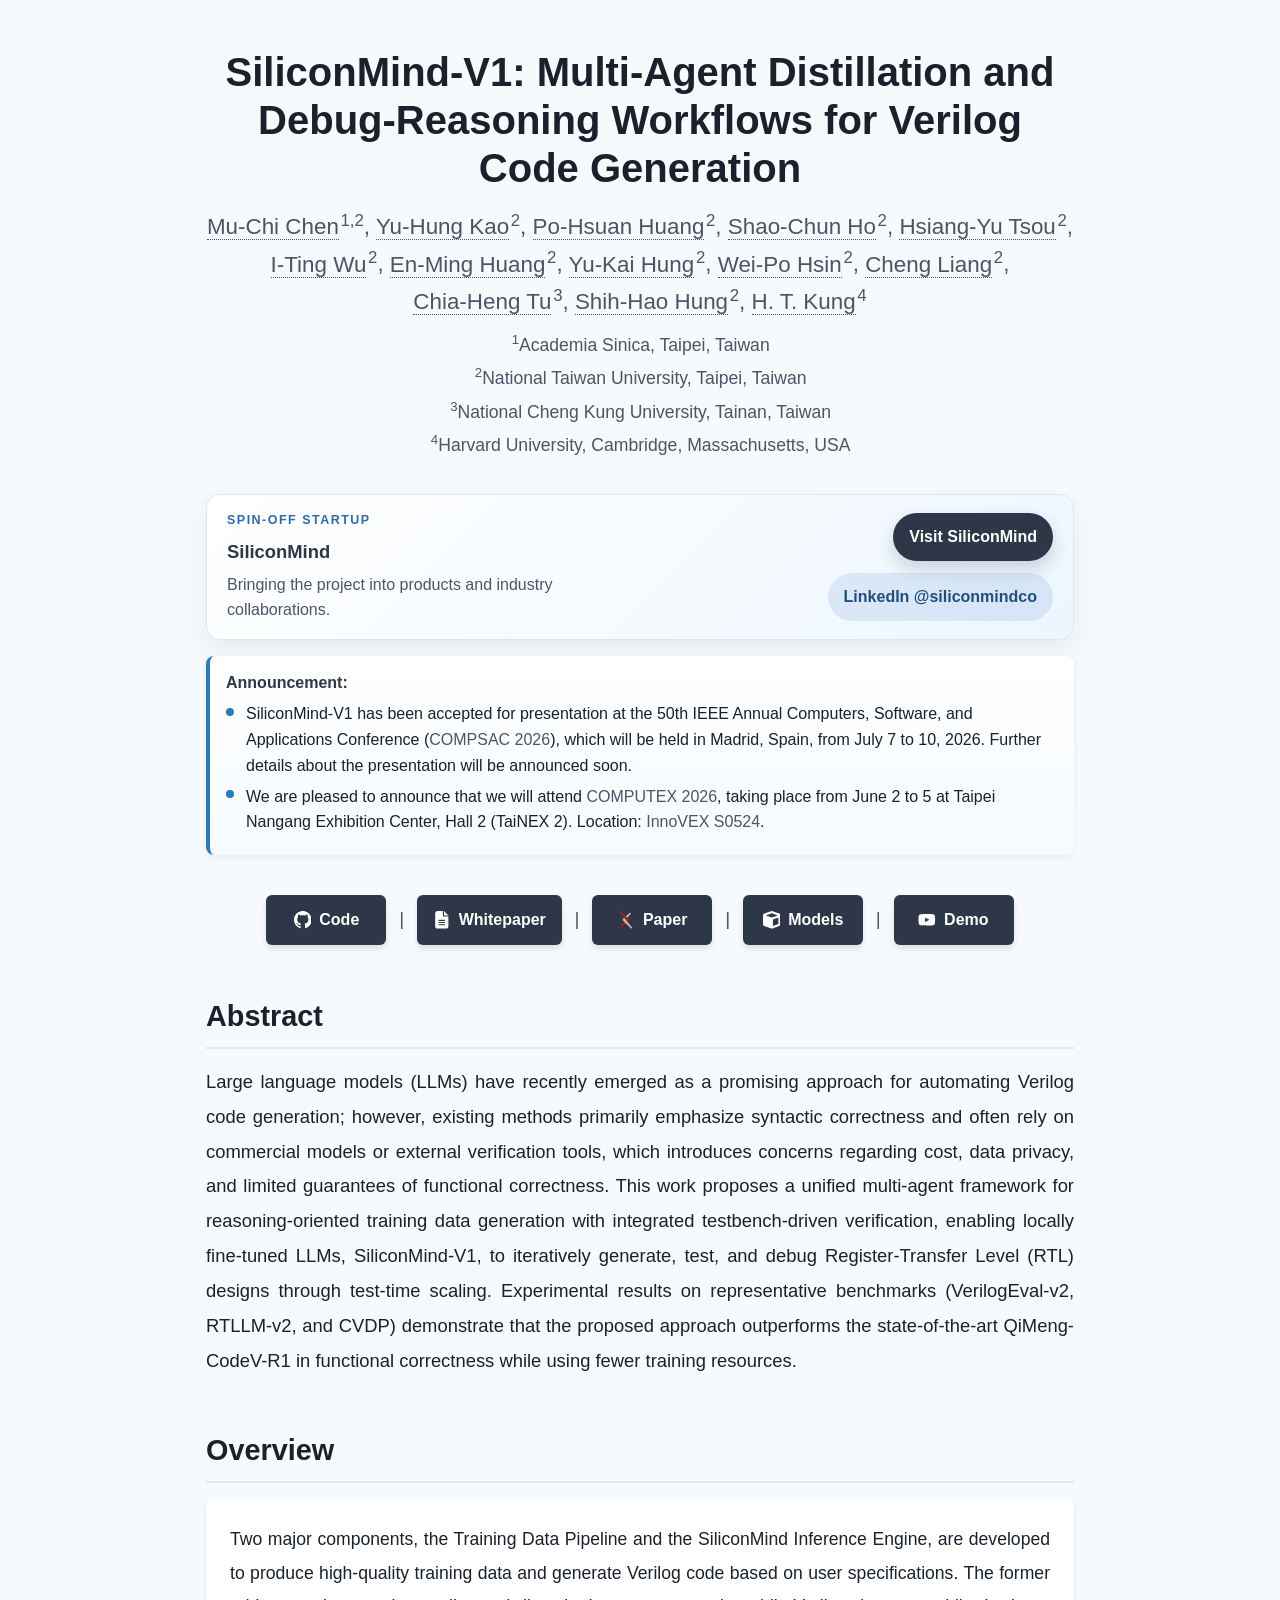
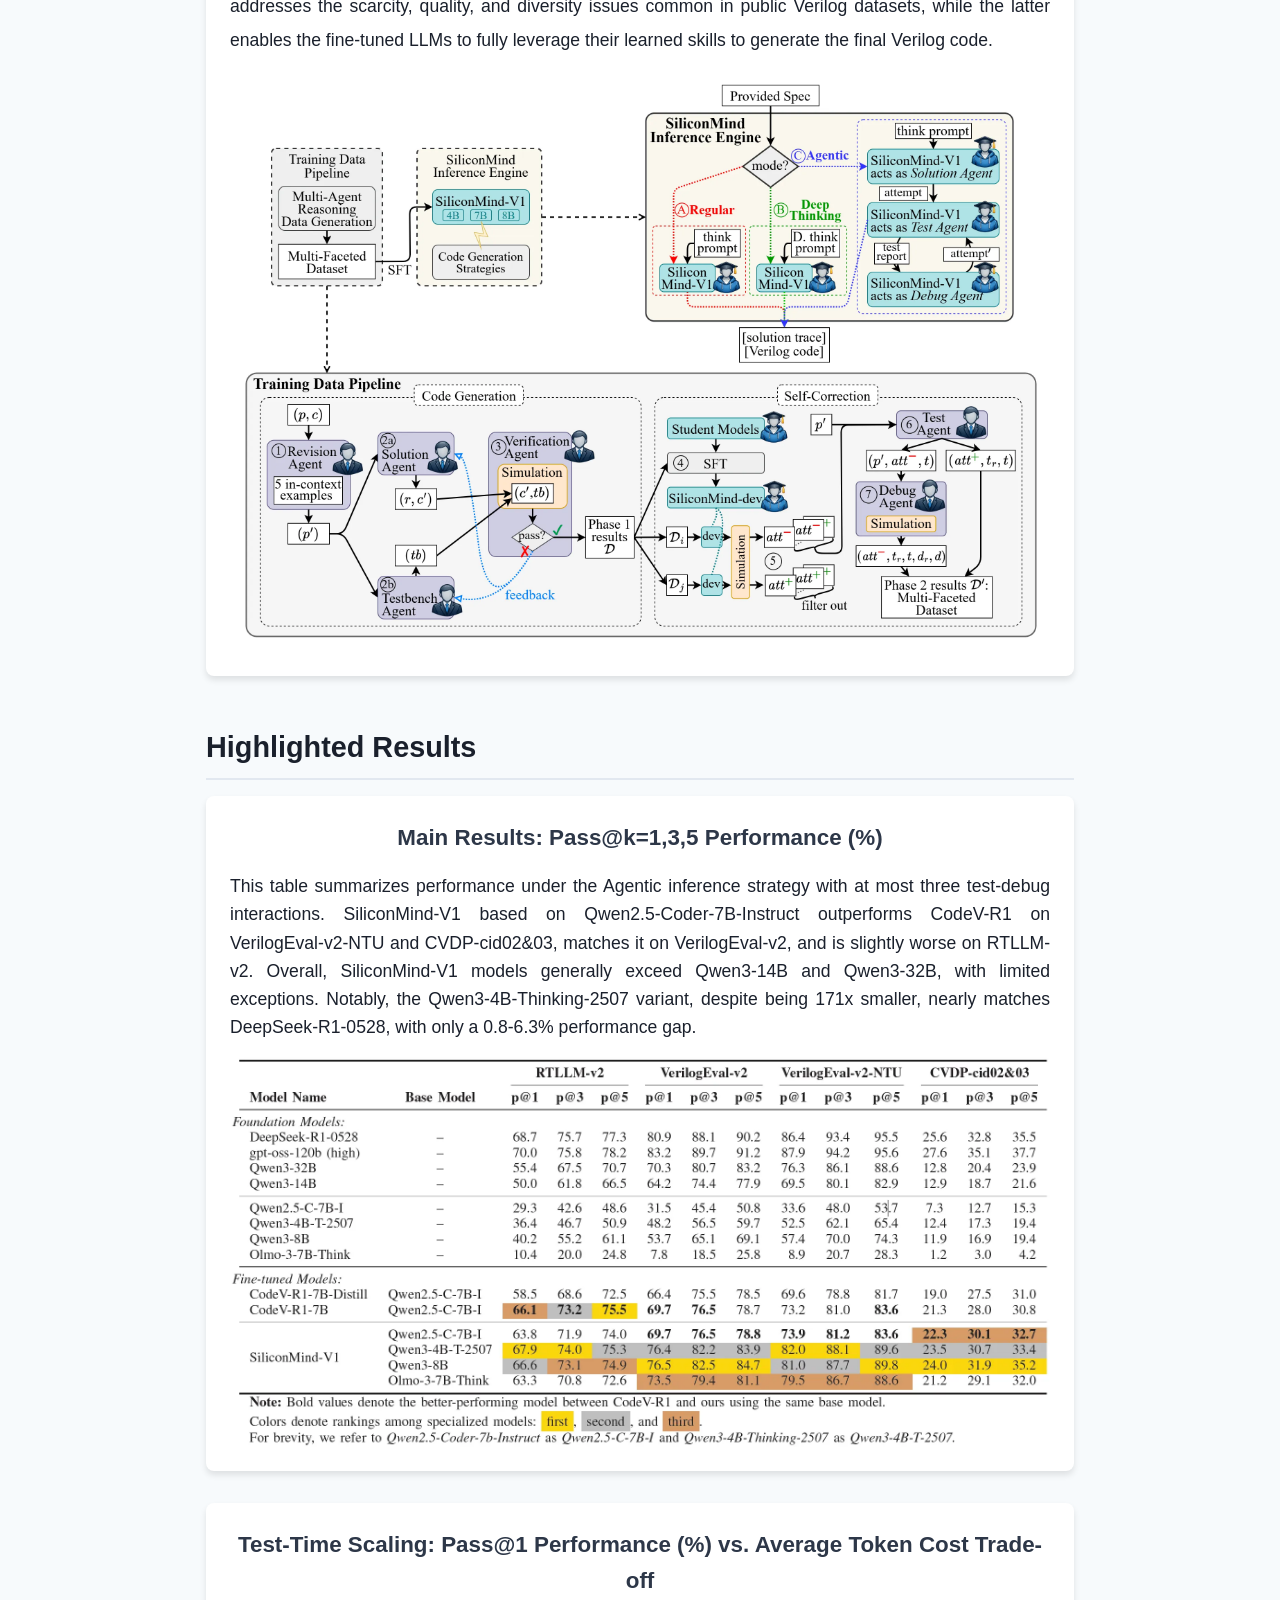
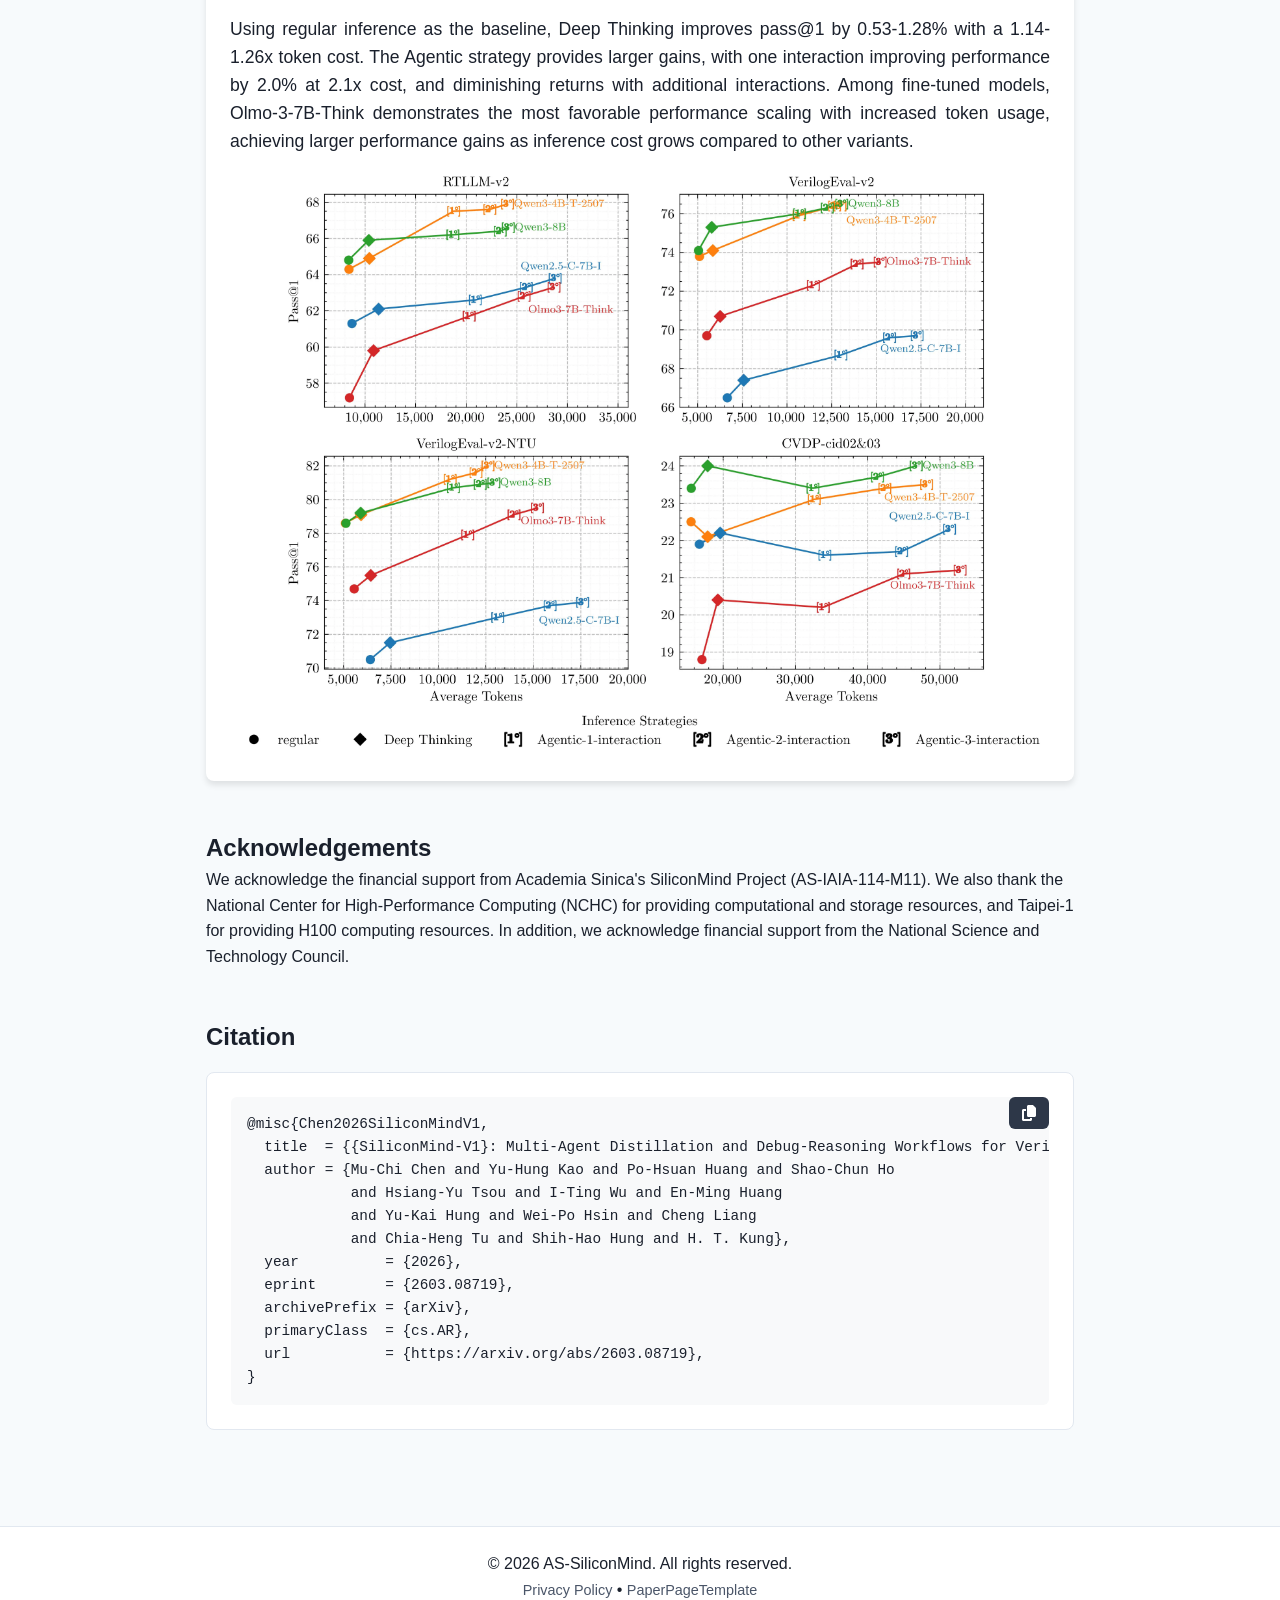
==== commit e72158e7: "Add spin-off startup info" ====
--- a/index.html
+++ b/index.html
@@ -173,6 +173,99 @@
         .announcement .announcement-label { font-weight: 700; color: #1f3a63; margin-right: 0.5rem; }
         .announcement .announcement-content { display: inline; font-size: 1rem; }
         .announcement.placeholder { color: transparent; }
+
+        #spinout {
+            margin: 1.5rem 0 0;
+        }
+
+        .spinout-card {
+            display: flex;
+            align-items: center;
+            justify-content: space-between;
+            gap: 1rem;
+            padding: 1rem 1.25rem;
+            background: linear-gradient(135deg, #ffffff 0%, #edf6ff 100%);
+            border: 1px solid #d7e7f7;
+            border-radius: 14px;
+            box-shadow: 0 10px 24px rgba(31, 58, 99, 0.08);
+        }
+
+        .spinout-copy {
+            display: flex;
+            flex-direction: column;
+            gap: 0.35rem;
+        }
+
+        .spinout-label {
+            font-size: 0.78rem;
+            font-weight: 700;
+            letter-spacing: 0.12em;
+            text-transform: uppercase;
+            color: #2b6cb0;
+        }
+
+        .spinout-title {
+            font-size: 1.15rem;
+            font-weight: 700;
+            color: var(--secondary-color);
+        }
+
+        .spinout-subtitle {
+            color: var(--accent-color);
+        }
+
+        .spinout-links {
+            display: flex;
+            flex-wrap: wrap;
+            gap: 0.75rem;
+            justify-content: flex-end;
+        }
+
+        .spinout-link {
+            display: inline-flex;
+            align-items: center;
+            justify-content: center;
+            padding: 0.7rem 1rem;
+            border-radius: 999px;
+            text-decoration: none;
+            font-weight: 600;
+            transition: transform 0.2s ease, box-shadow 0.2s ease, background 0.2s ease;
+        }
+
+        .spinout-link.primary {
+            background: var(--secondary-color);
+            color: #fff;
+            box-shadow: 0 8px 18px rgba(45, 55, 72, 0.2);
+        }
+
+        .spinout-link.secondary {
+            background: rgba(43, 108, 176, 0.12);
+            color: #1f4f82;
+        }
+
+        .spinout-link:hover {
+            transform: translateY(-1px);
+        }
+
+        .spinout-link.primary:hover {
+            background: #1f3a63;
+        }
+
+        .spinout-link.secondary:hover {
+            background: rgba(43, 108, 176, 0.2);
+        }
+
+        @media (max-width: 700px) {
+            .spinout-card {
+                flex-direction: column;
+                align-items: flex-start;
+            }
+
+            .spinout-links {
+                width: 100%;
+                justify-content: flex-start;
+            }
+        }
     </style>
 
     <!-- Main CSS with low priority -->
@@ -190,6 +283,20 @@
             <h1 id="paper-title" class="placeholder">Loading Paper Title Here</h1>
             <p id="authors" class="authors placeholder">Loading authors here</p>
             <p id="affiliations" class="affiliations placeholder">Loading affiliations</p>
+        </section>
+
+        <section id="spinout" aria-label="Spin-off startup">
+            <div class="spinout-card">
+                <div class="spinout-copy">
+                    <span class="spinout-label">Spin-off startup</span>
+                    <p class="spinout-title">SiliconMind</p>
+                    <p class="spinout-subtitle">Bringing the project into products and industry collaborations.</p>
+                </div>
+                <div class="spinout-links">
+                    <a class="spinout-link primary" href="https://siliconmind.co" target="_blank" rel="noopener noreferrer">Visit SiliconMind</a>
+                    <a class="spinout-link secondary" href="https://www.linkedin.com/company/siliconmind-co/" target="_blank" rel="noopener noreferrer">LinkedIn @siliconmindco</a>
+                </div>
+            </div>
         </section>
 
         <section id="announcement" aria-live="polite" aria-atomic="true">
--- a/css/styles.css
+++ b/css/styles.css
@@ -219,6 +219,87 @@
 .announcement .announcement-content { font-size: 1rem; }
 .announcement.placeholder { color: transparent; }
 
+#spinout {
+    margin: 1.5rem 0 0;
+}
+
+.spinout-card {
+    display: flex;
+    align-items: center;
+    justify-content: space-between;
+    gap: 1rem;
+    padding: 1rem 1.25rem;
+    background: linear-gradient(135deg, #ffffff 0%, #edf6ff 100%);
+    border: 1px solid #d7e7f7;
+    border-radius: 14px;
+    box-shadow: 0 10px 24px rgba(31, 58, 99, 0.08);
+}
+
+.spinout-copy {
+    display: flex;
+    flex-direction: column;
+    gap: 0.35rem;
+}
+
+.spinout-label {
+    font-size: 0.78rem;
+    font-weight: 700;
+    letter-spacing: 0.12em;
+    text-transform: uppercase;
+    color: #2b6cb0;
+}
+
+.spinout-title {
+    font-size: 1.15rem;
+    font-weight: 700;
+    color: var(--secondary-color);
+}
+
+.spinout-subtitle {
+    color: var(--accent-color);
+}
+
+.spinout-links {
+    display: flex;
+    flex-wrap: wrap;
+    gap: 0.75rem;
+    justify-content: flex-end;
+}
+
+.spinout-link {
+    display: inline-flex;
+    align-items: center;
+    justify-content: center;
+    padding: 0.7rem 1rem;
+    border-radius: 999px;
+    text-decoration: none;
+    font-weight: 600;
+    transition: transform 0.2s ease, box-shadow 0.2s ease, background 0.2s ease;
+}
+
+.spinout-link.primary {
+    background: var(--secondary-color);
+    color: white;
+    box-shadow: 0 8px 18px rgba(45, 55, 72, 0.2);
+}
+
+.spinout-link.secondary {
+    background: rgba(43, 108, 176, 0.12);
+    color: #1f4f82;
+}
+
+.spinout-link:hover {
+    transform: translateY(-1px);
+}
+
+.spinout-link.primary:hover {
+    background: #1f3a63;
+}
+
+.spinout-link.secondary:hover {
+    background: rgba(43, 108, 176, 0.2);
+}
+
 /* Announcement list styles */
 .announcement .announcement-content ul.announcement-list {
     list-style: none;
@@ -456,6 +537,16 @@
         grid-template-columns: 1fr;
     }
 
+    .spinout-card {
+        flex-direction: column;
+        align-items: flex-start;
+    }
+
+    .spinout-links {
+        width: 100%;
+        justify-content: flex-start;
+    }
+
     main {
         width: 95%;
     }
--- a/css/styles.css
+++ b/css/styles.css
@@ -219,6 +219,87 @@
 .announcement .announcement-content { font-size: 1rem; }
 .announcement.placeholder { color: transparent; }
 
+#spinout {
+    margin: 1.5rem 0 0;
+}
+
+.spinout-card {
+    display: flex;
+    align-items: center;
+    justify-content: space-between;
+    gap: 1rem;
+    padding: 1rem 1.25rem;
+    background: linear-gradient(135deg, #ffffff 0%, #edf6ff 100%);
+    border: 1px solid #d7e7f7;
+    border-radius: 14px;
+    box-shadow: 0 10px 24px rgba(31, 58, 99, 0.08);
+}
+
+.spinout-copy {
+    display: flex;
+    flex-direction: column;
+    gap: 0.35rem;
+}
+
+.spinout-label {
+    font-size: 0.78rem;
+    font-weight: 700;
+    letter-spacing: 0.12em;
+    text-transform: uppercase;
+    color: #2b6cb0;
+}
+
+.spinout-title {
+    font-size: 1.15rem;
+    font-weight: 700;
+    color: var(--secondary-color);
+}
+
+.spinout-subtitle {
+    color: var(--accent-color);
+}
+
+.spinout-links {
+    display: flex;
+    flex-wrap: wrap;
+    gap: 0.75rem;
+    justify-content: flex-end;
+}
+
+.spinout-link {
+    display: inline-flex;
+    align-items: center;
+    justify-content: center;
+    padding: 0.7rem 1rem;
+    border-radius: 999px;
+    text-decoration: none;
+    font-weight: 600;
+    transition: transform 0.2s ease, box-shadow 0.2s ease, background 0.2s ease;
+}
+
+.spinout-link.primary {
+    background: var(--secondary-color);
+    color: white;
+    box-shadow: 0 8px 18px rgba(45, 55, 72, 0.2);
+}
+
+.spinout-link.secondary {
+    background: rgba(43, 108, 176, 0.12);
+    color: #1f4f82;
+}
+
+.spinout-link:hover {
+    transform: translateY(-1px);
+}
+
+.spinout-link.primary:hover {
+    background: #1f3a63;
+}
+
+.spinout-link.secondary:hover {
+    background: rgba(43, 108, 176, 0.2);
+}
+
 /* Announcement list styles */
 .announcement .announcement-content ul.announcement-list {
     list-style: none;
@@ -456,6 +537,16 @@
         grid-template-columns: 1fr;
     }
 
+    .spinout-card {
+        flex-direction: column;
+        align-items: flex-start;
+    }
+
+    .spinout-links {
+        width: 100%;
+        justify-content: flex-start;
+    }
+
     main {
         width: 95%;
     }
